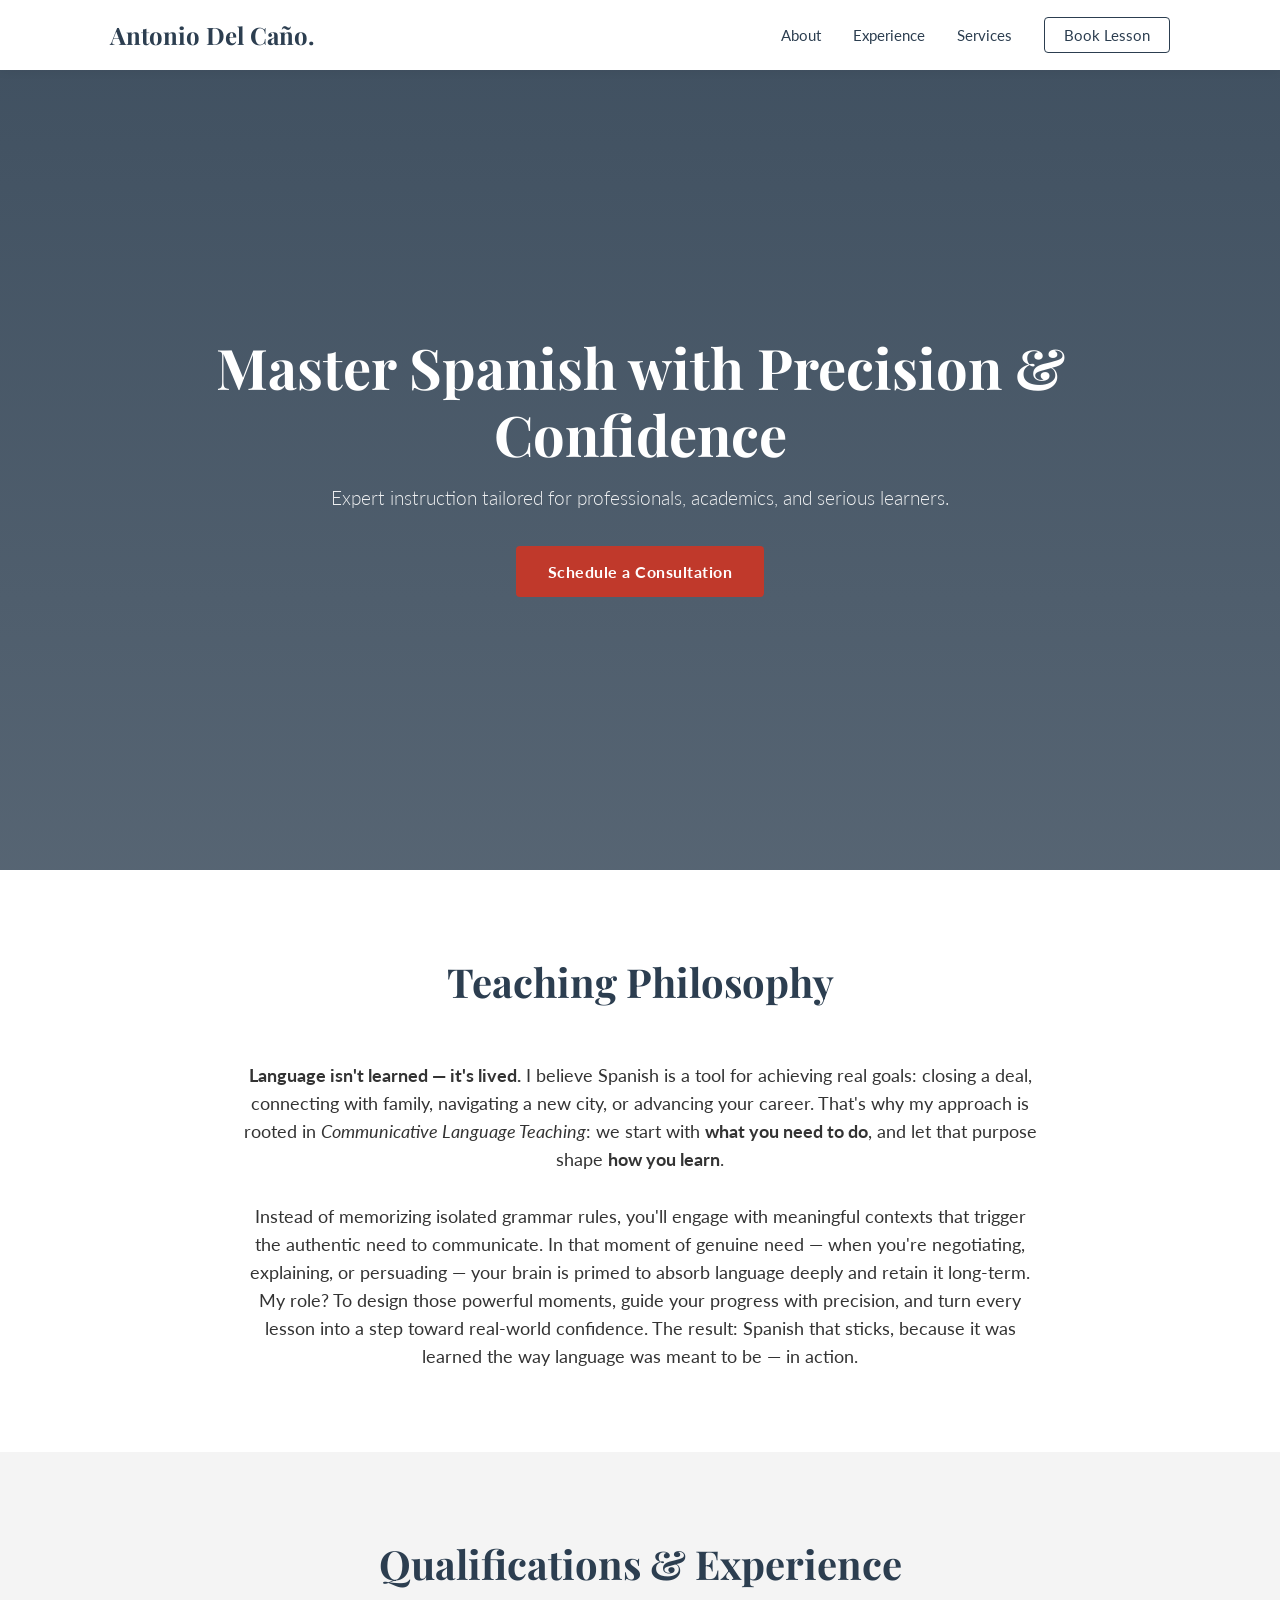
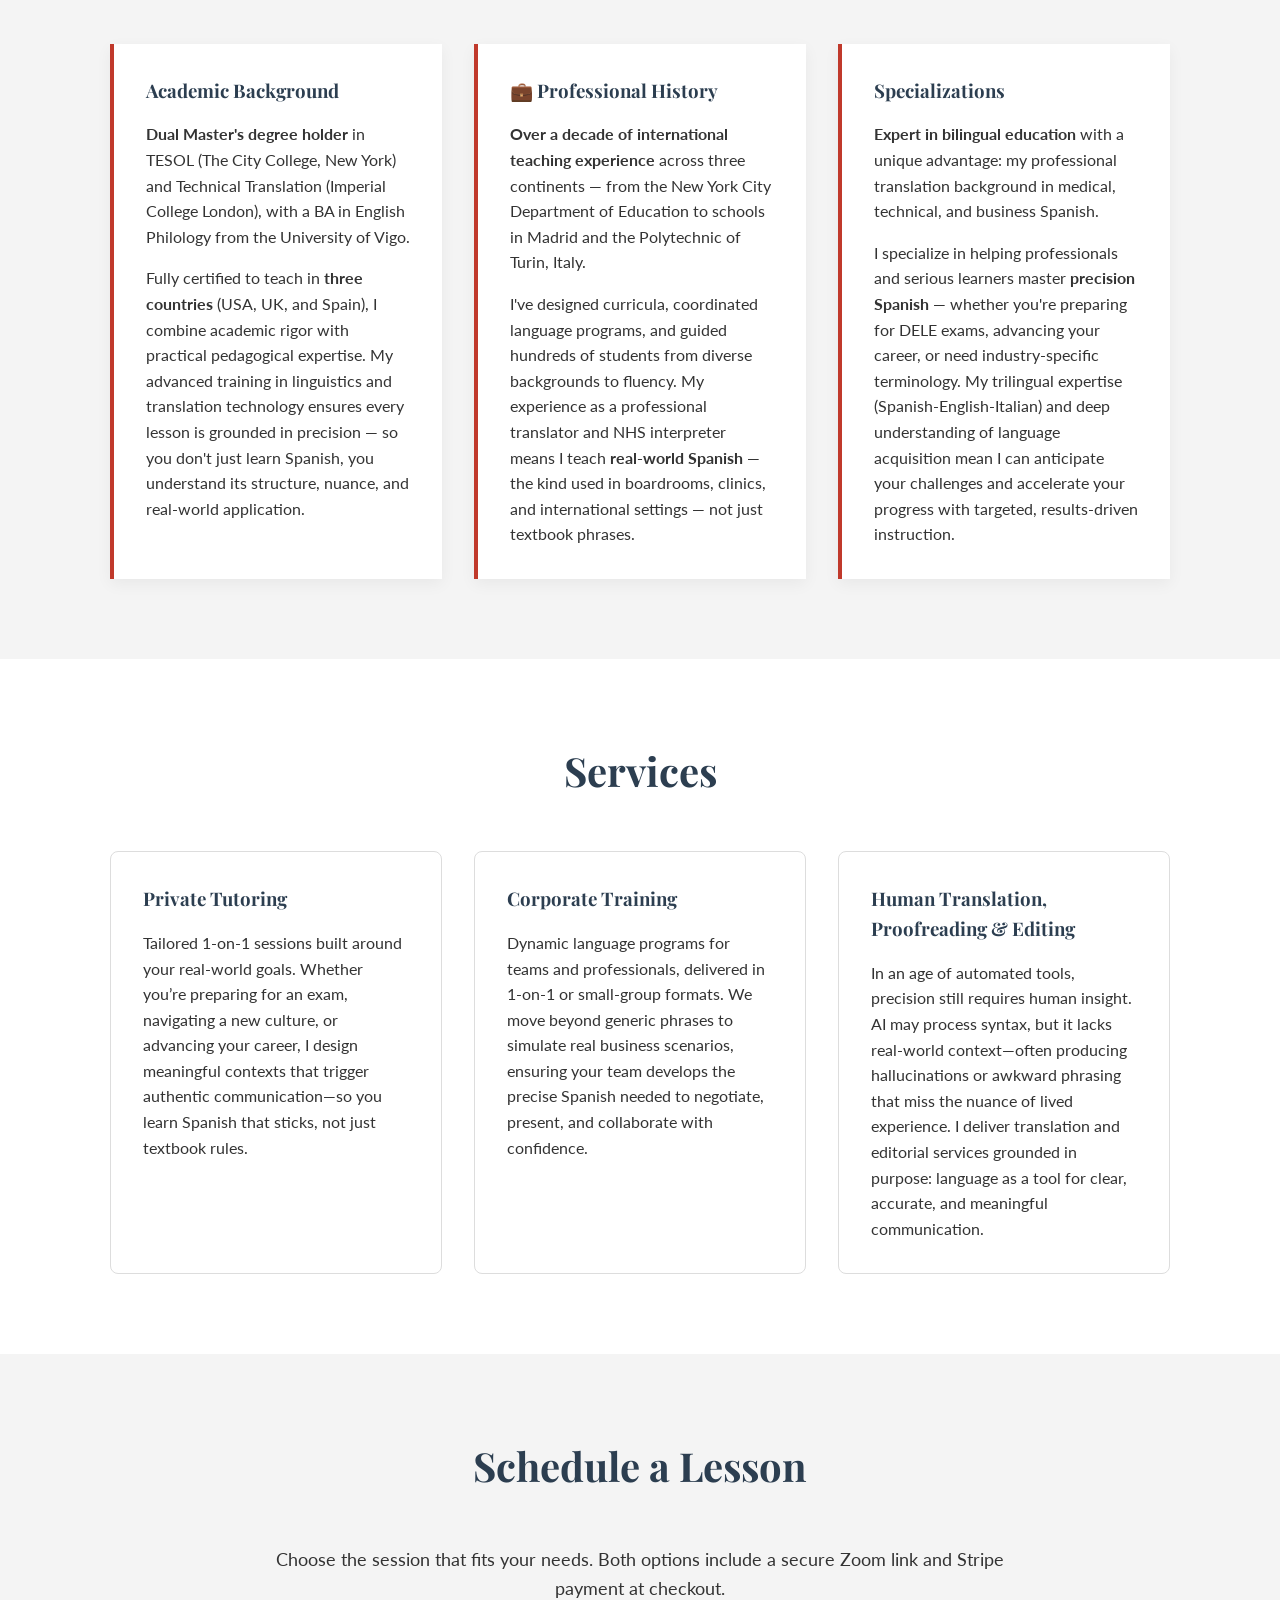
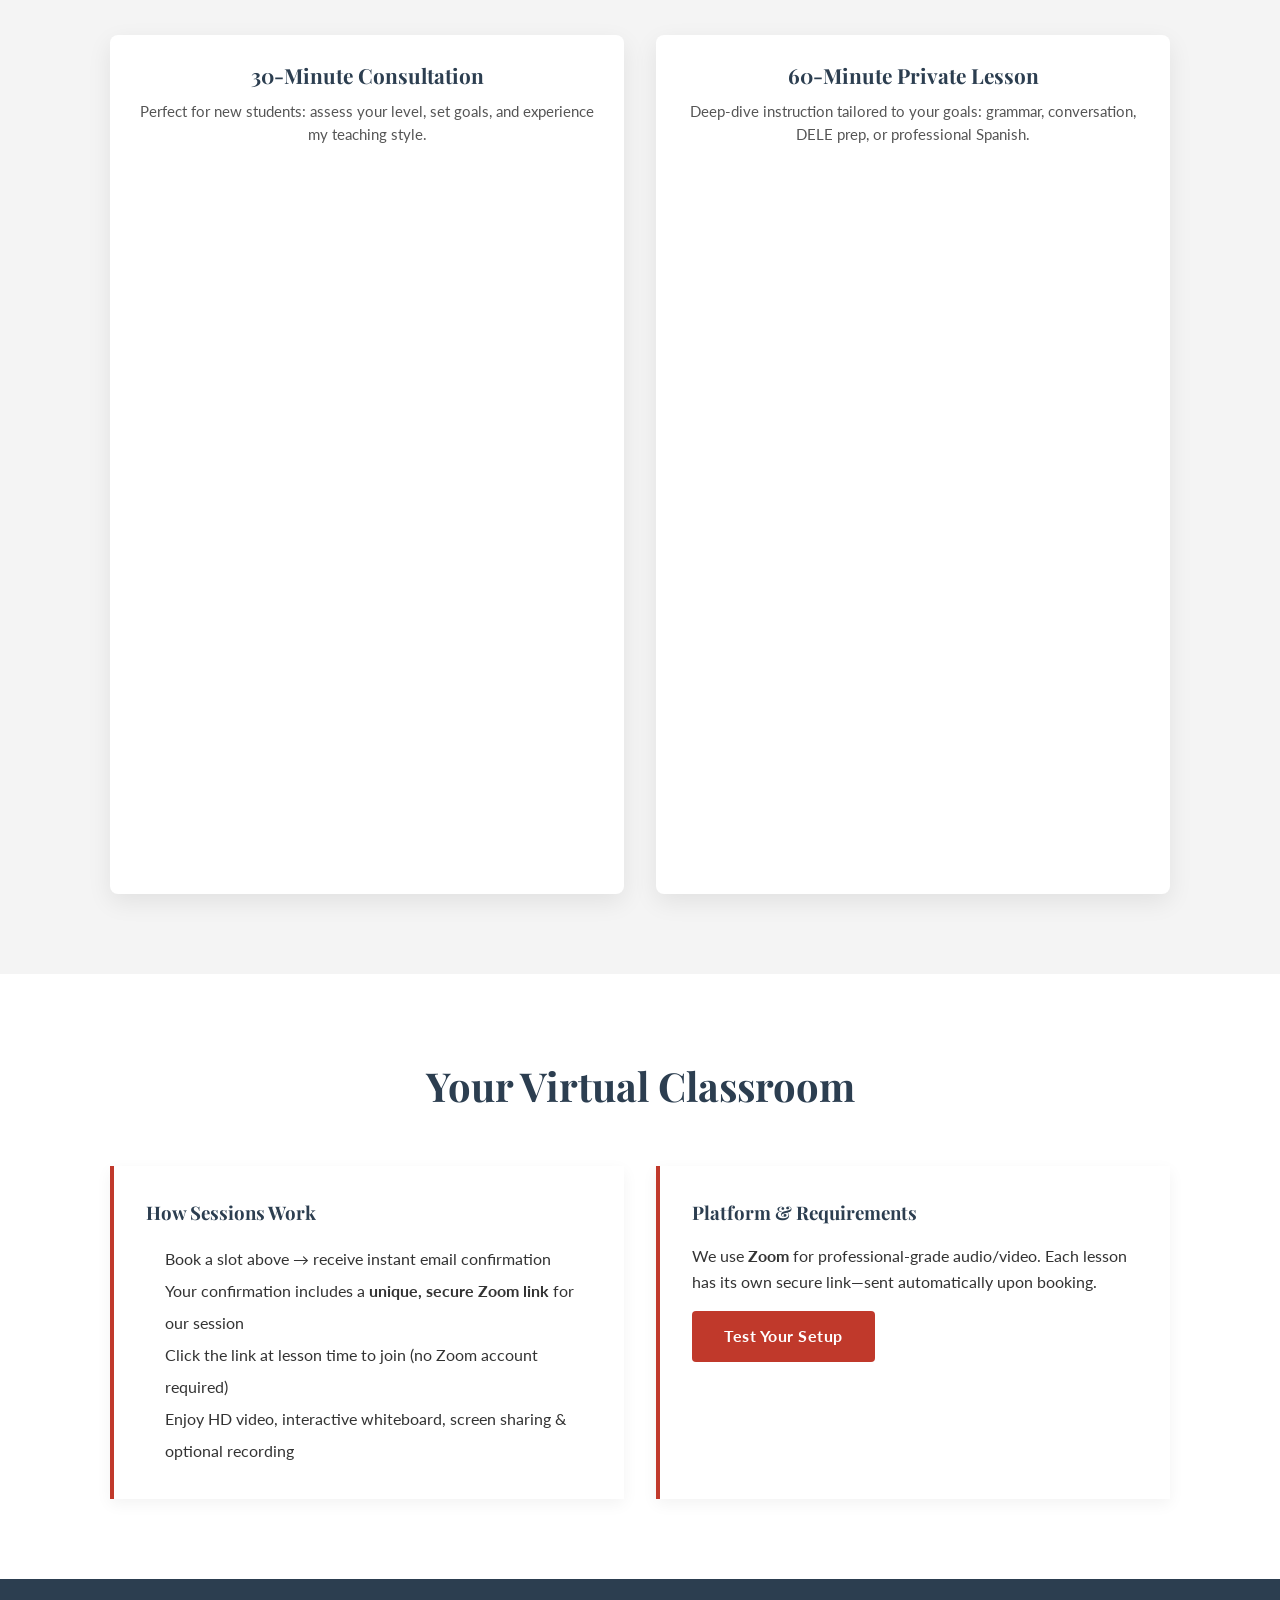
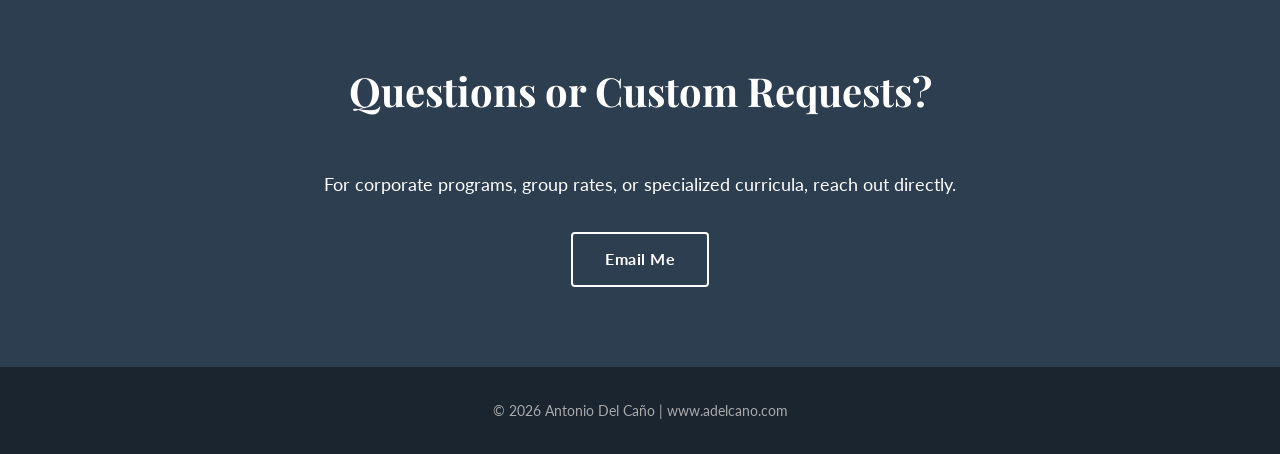
==== index.html @ 9d2069bf "Add files via upload" ====
<!DOCTYPE html>
<html lang="en">
<head>
    <meta charset="UTF-8">
    <meta name="viewport" content="width=device-width, initial-scale=1.0">
    <title>Antonio Del Caño | Expert Spanish Instructor & Virtual Classroom</title>
    
    <!-- SEO & Social Meta Tags -->
    <meta name="description" content="Professional Spanish instruction by a certified expert. Private tutoring, corporate training, and tailored curricula with secure virtual classroom sessions. Book your lesson today.">
    <meta name="keywords" content="Spanish tutor, online Spanish lessons, DELE preparation, business Spanish, virtual classroom, Spanish teacher, language coach">
    <meta name="author" content="Antonio Del Caño">
    <link rel="canonical" href="https://www.adelcano.com">
    
    <!-- Open Graph / Social Sharing -->
    <meta property="og:title" content="Antonio Del Caño | Expert Spanish Instructor">
    <meta property="og:description" content="Master Spanish with precision. Professional online instruction for serious learners and professionals.">
    <meta property="og:type" content="website">
    <meta property="og:url" content="https://www.adelcano.com">
    <meta property="og:image" content="https://www.adelcano.com/og-image.jpg">
    <meta name="twitter:card" content="summary_large_image">
    
    <!-- Fonts & Stylesheet -->
    <link rel="stylesheet" href="style.css">
    <link rel="preconnect" href="https://fonts.googleapis.com">
    <link rel="preconnect" href="https://fonts.gstatic.com" crossorigin>
    <link href="https://fonts.googleapis.com/css2?family=Lato:wght@300;400;700&family=Playfair+Display:wght@400;700&display=swap" rel="stylesheet">
</head>
<body>

    <!-- Navigation -->
    <nav class="navbar">
        <div class="container nav-container">
            <a href="#" class="logo">Antonio Del Caño.</a>
            <ul class="nav-links">
                <li><a href="#about">About</a></li>
                <li><a href="#experience">Experience</a></li>
                <li><a href="#services">Services</a></li>
                <li><a href="#booking" class="btn-nav">Book Lesson</a></li>
            </ul>
        </div>
    </nav>

    <!-- Hero Section -->
    <header class="hero">
        <div class="container hero-content">
            <h1>Master Spanish with Precision & Confidence</h1>
            <p class="subtitle">Expert instruction tailored for professionals, academics, and serious learners.</p>
            <a href="#booking" class="btn-primary">Schedule a Consultation</a>
        </div>
    </header>

    <!-- About / Philosophy -->
    <section id="about" class="section">
        <div class="container">
            <h2 class="section-title">Teaching Philosophy</h2>
            <div class="content-block">
                <p class="editable-text" data-field="philosophy"><strong>Language isn't learned — it's lived.</strong> I believe Spanish is a tool for achieving real goals: closing a deal, connecting with family, navigating a new city, or advancing your career. That's why my approach is rooted in <em>Communicative Language Teaching</em>: we start with <strong>what you need to do</strong>, and let that purpose shape <strong>how you learn</strong>.<br><br>Instead of memorizing isolated grammar rules, you'll engage with meaningful contexts that trigger the authentic need to communicate. In that moment of genuine need — when you're negotiating, explaining, or persuading — your brain is primed to absorb language deeply and retain it long-term. My role? To design those powerful moments, guide your progress with precision, and turn every lesson into a step toward real-world confidence. The result: Spanish that sticks, because it was learned the way language was meant to be — in action.</p>
            </div>
        </div>
    </section>

    <!-- Experience / Credentials -->
    <section id="experience" class="section bg-light">
        <div class="container">
            <h2 class="section-title">Qualifications & Experience</h2>
            <div class="grid-3">
                <div class="card">
                    <h3> Academic Background</h3>
                    <p><strong>Dual Master's degree holder</strong> in TESOL (The City College, New York) and Technical Translation (Imperial College London), with a BA in English Philology from the University of Vigo.</p>
                    <p style="margin-top: 1rem;">Fully certified to teach in <strong>three countries</strong> (USA, UK, and Spain), I combine academic rigor with practical pedagogical expertise. My advanced training in linguistics and translation technology ensures every lesson is grounded in precision — so you don't just learn Spanish, you understand its structure, nuance, and real-world application.</p>
                </div>
                <div class="card">
                    <h3>💼 Professional History</h3>
                    <p><strong>Over a decade of international teaching experience</strong> across three continents — from the New York City Department of Education to schools in Madrid and the Polytechnic of Turin, Italy.</p>
                    <p style="margin-top: 1rem;">I've designed curricula, coordinated language programs, and guided hundreds of students from diverse backgrounds to fluency. My experience as a professional translator and NHS interpreter means I teach <strong>real-world Spanish</strong> — the kind used in boardrooms, clinics, and international settings — not just textbook phrases.</p>
                </div>
                <div class="card">
                    <h3> Specializations</h3>
                    <p><strong>Expert in bilingual education</strong> with a unique advantage: my professional translation background in medical, technical, and business Spanish.</p>
                    <p style="margin-top: 1rem;">I specialize in helping professionals and serious learners master <strong>precision Spanish</strong> — whether you're preparing for DELE exams, advancing your career, or need industry-specific terminology. My trilingual expertise (Spanish-English-Italian) and deep understanding of language acquisition mean I can anticipate your challenges and accelerate your progress with targeted, results-driven instruction.</p>
                </div>
            </div>
        </div>
    </section>

    <!-- Services (UPDATED) -->
    <section id="services" class="section">
        <div class="container">
            <h2 class="section-title">Services</h2>
            <div class="grid-3">
                <div class="service-item">
                    <h3>Private Tutoring</h3>
                    <p>Tailored 1-on-1 sessions built around your real-world goals. Whether you’re preparing for an exam, navigating a new culture, or advancing your career, I design meaningful contexts that trigger authentic communication—so you learn Spanish that sticks, not just textbook rules.</p>
                </div>
                <div class="service-item">
                    <h3>Corporate Training</h3>
                    <p>Dynamic language programs for teams and professionals, delivered in 1-on-1 or small-group formats. We move beyond generic phrases to simulate real business scenarios, ensuring your team develops the precise Spanish needed to negotiate, present, and collaborate with confidence.</p>
                </div>
                <div class="service-item">
                    <h3>Human Translation, Proofreading & Editing</h3>
                    <p>In an age of automated tools, precision still requires human insight. AI may process syntax, but it lacks real-world context—often producing hallucinations or awkward phrasing that miss the nuance of lived experience. I deliver translation and editorial services grounded in purpose: language as a tool for clear, accurate, and meaningful communication.</p>
                </div>
            </div>
        </div>
    </section>

    <!-- Booking / Calendar -->
    <section id="booking" class="section bg-light">
        <div class="container">
            <h2 class="section-title">Schedule a Lesson</h2>
            <p class="content-block">Choose the session that fits your needs. Both options include a secure Zoom link and Stripe payment at checkout.</p>
            
            <div class="booking-grid">
                <!-- 30-Minute Consultation -->
                <div class="booking-card">
                    <h3>30-Minute Consultation</h3>
                    <p>Perfect for new students: assess your level, set goals, and experience my teaching style.</p>
                    <div class="calendly-embed">
                        <div class="calendly-inline-widget" data-url="https://calendly.com/delcanoanto/30-minute-consultation" style="min-width:320px;height:700px;"></div>
                    </div>
                </div>
                
                <!-- 60-Minute Private Lesson -->
                <div class="booking-card">
                    <h3>60-Minute Private Lesson</h3>
                    <p>Deep-dive instruction tailored to your goals: grammar, conversation, DELE prep, or professional Spanish.</p>
                    <div class="calendly-embed">
                        <div class="calendly-inline-widget" data-url="https://calendly.com/delcanoanto/30min" style="min-width:320px;height:700px;"></div>
                    </div>
                </div>
            </div>
        </div>
    </section>

    <!-- Virtual Classroom -->
    <section id="virtual-classroom" class="section">
        <div class="container">
            <h2 class="section-title">Your Virtual Classroom</h2>
            <div class="grid-2">
                <div class="card">
                    <h3>How Sessions Work</h3>
                    <ul style="padding-left: 1.2rem; line-height: 2;">
                        <li>Book a slot above → receive instant email confirmation</li>
                        <li>Your confirmation includes a <strong>unique, secure Zoom link</strong> for our session</li>
                        <li>Click the link at lesson time to join (no Zoom account required)</li>
                        <li>Enjoy HD video, interactive whiteboard, screen sharing & optional recording</li>
                    </ul>
                </div>
                <div class="card">
                    <h3>Platform & Requirements</h3>
                    <p>We use <strong>Zoom</strong> for professional-grade audio/video. Each lesson has its own secure link—sent automatically upon booking.</p>
                    <a href="https://zoom.us/test" target="_blank" class="btn-primary" style="margin-top: 1rem;">Test Your Setup</a>
                </div>
            </div>
        </div>
    </section>

    <!-- Contact -->
    <section id="contact" class="section bg-dark">
        <div class="container contact-container">
            <h2 class="section-title text-white">Questions or Custom Requests?</h2>
            <p class="text-white">For corporate programs, group rates, or specialized curricula, reach out directly.</p>
            <a href="mailto:delcanoanto@gmail.com" class="btn-primary btn-outline">Email Me</a>
        </div>
    </section>

    <!-- Footer -->
    <footer>
        <div class="container">
            <p>&copy; 2026 Antonio Del Caño | <a href="https://www.adelcano.com" style="color: #aaa; text-decoration: none;">www.adelcano.com</a></p>
        </div>
    </footer>

    <!-- Calendly Widget Script (loaded once for both embeds) -->
    <script type="text/javascript" src="https://assets.calendly.com/assets/external/widget.js" async></script>

</body>
</html>
---- style.css ----
/* ===== RESET & BASE STYLES ===== */
* { margin: 0; padding: 0; box-sizing: border-box; }

body {
    font-family: 'Lato', sans-serif;
    line-height: 1.6;
    color: #333;
    background: #fff;
}

h1, h2, h3, .logo {
    font-family: 'Playfair Display', serif;
}

a {
    text-decoration: none;
    color: inherit;
    transition: 0.3s ease;
}

ul { list-style: none; }

.container {
    max-width: 1100px;
    margin: 0 auto;
    padding: 0 20px;
}

/* ===== COLOR VARIABLES ===== */
:root {
    --primary: #2C3E50;    /* Deep Navy */
    --accent: #C0392B;     /* Terracotta Red */
    --light: #F4F4F4;      /* Light Gray */
    --dark: #1a252f;       /* Dark Navy */
    --white: #ffffff;
}

/* ===== NAVIGATION ===== */
.navbar {
    background: var(--white);
    box-shadow: 0 2px 10px rgba(0,0,0,0.05);
    position: fixed;
    width: 100%;
    top: 0;
    z-index: 1000;
    padding: 1rem 0;
}

.nav-container {
    display: flex;
    justify-content: space-between;
    align-items: center;
}

.logo {
    font-size: 1.5rem;
    font-weight: 700;
    color: var(--primary);
}

.nav-links {
    display: flex;
    gap: 2rem;
    align-items: center;
}

.nav-links a {
    font-weight: 400;
    color: var(--primary);
    font-size: 0.95rem;
}

.nav-links a:hover {
    color: var(--accent);
}

.btn-nav {
    border: 1px solid var(--primary);
    padding: 0.5rem 1.2rem;
    border-radius: 4px;
}

.btn-nav:hover {
    background: var(--primary);
    color: var(--white) !important;
}

/* ===== HERO SECTION ===== */
.hero {
    height: 90vh;
    background: linear-gradient(rgba(44,62,80,0.9), rgba(44,62,80,0.8)), 
                url('https://images.unsplash.com/photo-1548625361-ec8f3d8f8d6e?ixlib=rb-1.2.1&auto=format&fit=crop&w=1950&q=80');
    background-size: cover;
    background-position: center;
    display: flex;
    align-items: center;
    text-align: center;
    color: var(--white);
    margin-top: 60px;
}

.hero-content h1 {
    font-size: 3.5rem;
    margin-bottom: 1rem;
    line-height: 1.2;
}

.subtitle {
    font-size: 1.2rem;
    margin-bottom: 2rem;
    font-weight: 300;
    opacity: 0.9;
}

/* ===== BUTTONS ===== */
.btn-primary {
    display: inline-block;
    background: var(--accent);
    color: var(--white);
    padding: 0.8rem 2rem;
    border-radius: 4px;
    font-weight: 700;
    letter-spacing: 0.5px;
}

.btn-primary:hover {
    background: #a93226;
    transform: translateY(-2px);
}

.btn-outline {
    background: transparent;
    border: 2px solid var(--white);
}

.btn-outline:hover {
    background: var(--white);
    color: var(--primary);
}

/* ===== SECTIONS ===== */
.section {
    padding: 5rem 0;
}

.bg-light { background-color: var(--light); }
.bg-dark { 
    background-color: var(--primary); 
    color: var(--white); 
}

.section-title {
    text-align: center;
    font-size: 2.5rem;
    margin-bottom: 3rem;
    color: var(--primary);
}

.text-white { color: var(--white); }

.content-block {
    max-width: 800px;
    margin: 0 auto;
    text-align: center;
    font-size: 1.1rem;
}

/* ===== GRIDS ===== */
.grid-3 {
    display: grid;
    grid-template-columns: repeat(auto-fit, minmax(300px, 1fr));
    gap: 2rem;
}

.grid-2 {
    display: grid;
    grid-template-columns: repeat(auto-fit, minmax(400px, 1fr));
    gap: 2rem;
}

/* ===== CARDS ===== */
.card {
    background: var(--white);
    padding: 2rem;
    border-left: 4px solid var(--accent);
    box-shadow: 0 5px 15px rgba(0,0,0,0.05);
}

.card h3 {
    margin-bottom: 1rem;
    color: var(--primary);
}

.service-item {
    padding: 2rem;
    border: 1px solid #ddd;
    border-radius: 8px;
}

.service-item h3 {
    margin-bottom: 1rem;
    color: var(--primary);
}

/* ===== CONTACT SECTION ===== */
.contact-container {
    text-align: center;
}

.contact-container p {
    margin-bottom: 2rem;
    font-size: 1.1rem;
}

/* ===== FOOTER ===== */
footer {
    background: var(--dark);
    color: #aaa;
    text-align: center;
    padding: 2rem 0;
    font-size: 0.9rem;
}

/* ===== CALENDAR EMBED ===== */
.calendar-embed {
    min-height: 650px;
    background: #fff;
    border-radius: 8px;
    box-shadow: 0 8px 24px rgba(0,0,0,0.08);
    overflow: hidden;
    position: relative;
}

/* ===== BOOKING GRID (Dual Calendly) ===== */
.booking-grid {
    display: grid;
    grid-template-columns: repeat(auto-fit, minmax(320px, 1fr));
    gap: 2rem;
    margin-top: 2rem;
}

.booking-card {
    background: #fff;
    border-radius: 8px;
    box-shadow: 0 8px 24px rgba(0,0,0,0.08);
    overflow: hidden;
    padding: 1.5rem;
    display: flex;
    flex-direction: column;
}

.booking-card h3 {
    text-align: center;
    margin-bottom: 0.5rem;
    color: var(--primary);
    font-size: 1.3rem;
}

.booking-card p {
    text-align: center;
    margin-bottom: 1.5rem;
    color: #555;
    font-size: 0.95rem;
    line-height: 1.5;
}

.calendly-embed {
    flex: 1;
    min-height: 700px;
    position: relative;
    border-radius: 6px;
    overflow: hidden;
}

/* ===== RESPONSIVE DESIGN ===== */
@media (max-width: 768px) {
    .hero-content h1 {
        font-size: 2.5rem;
    }
    
    .nav-links {
        display: none; /* Simple hide for mobile; can add hamburger menu later */
    }
    
    .grid-2, 
    .grid-3,
    .booking-grid {
        grid-template-columns: 1fr;
    }
    
    .section {
        padding: 3rem 0;
    }
    
    .section-title {
        font-size: 2rem;
    }
}
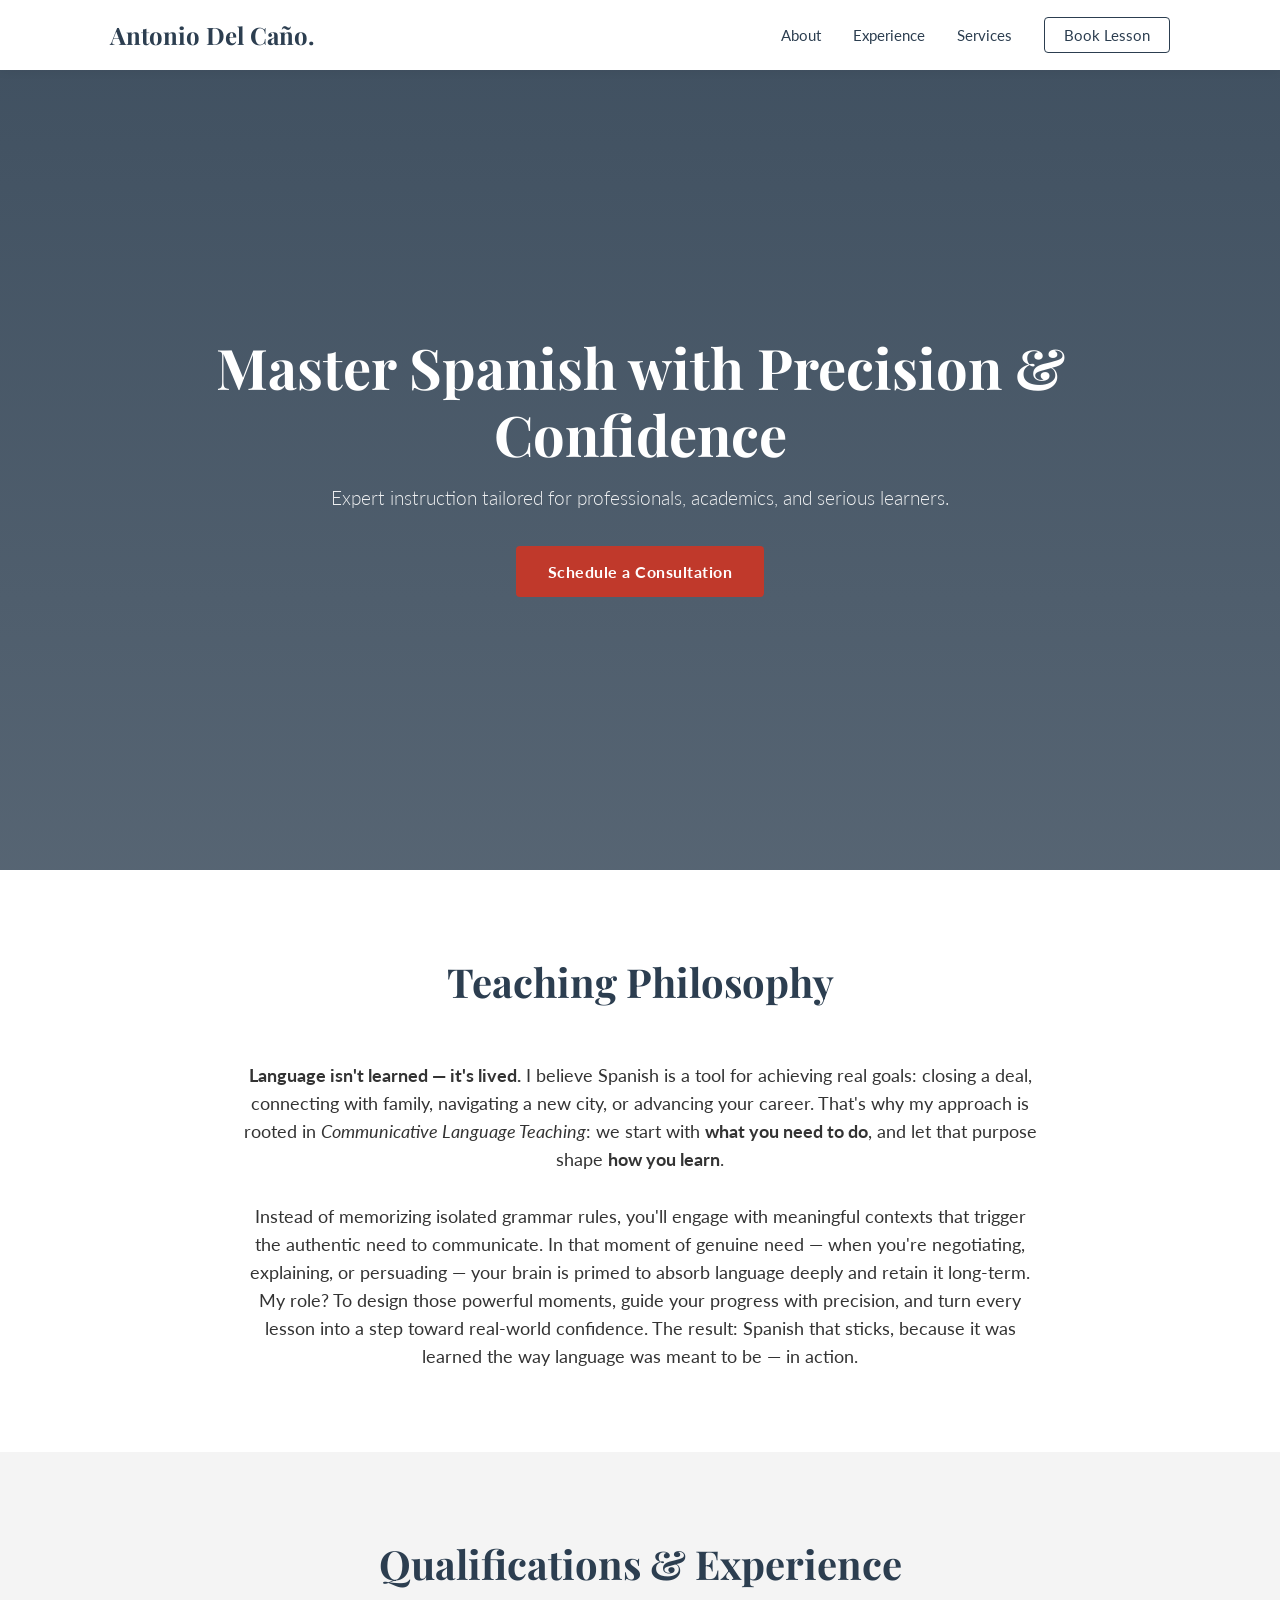
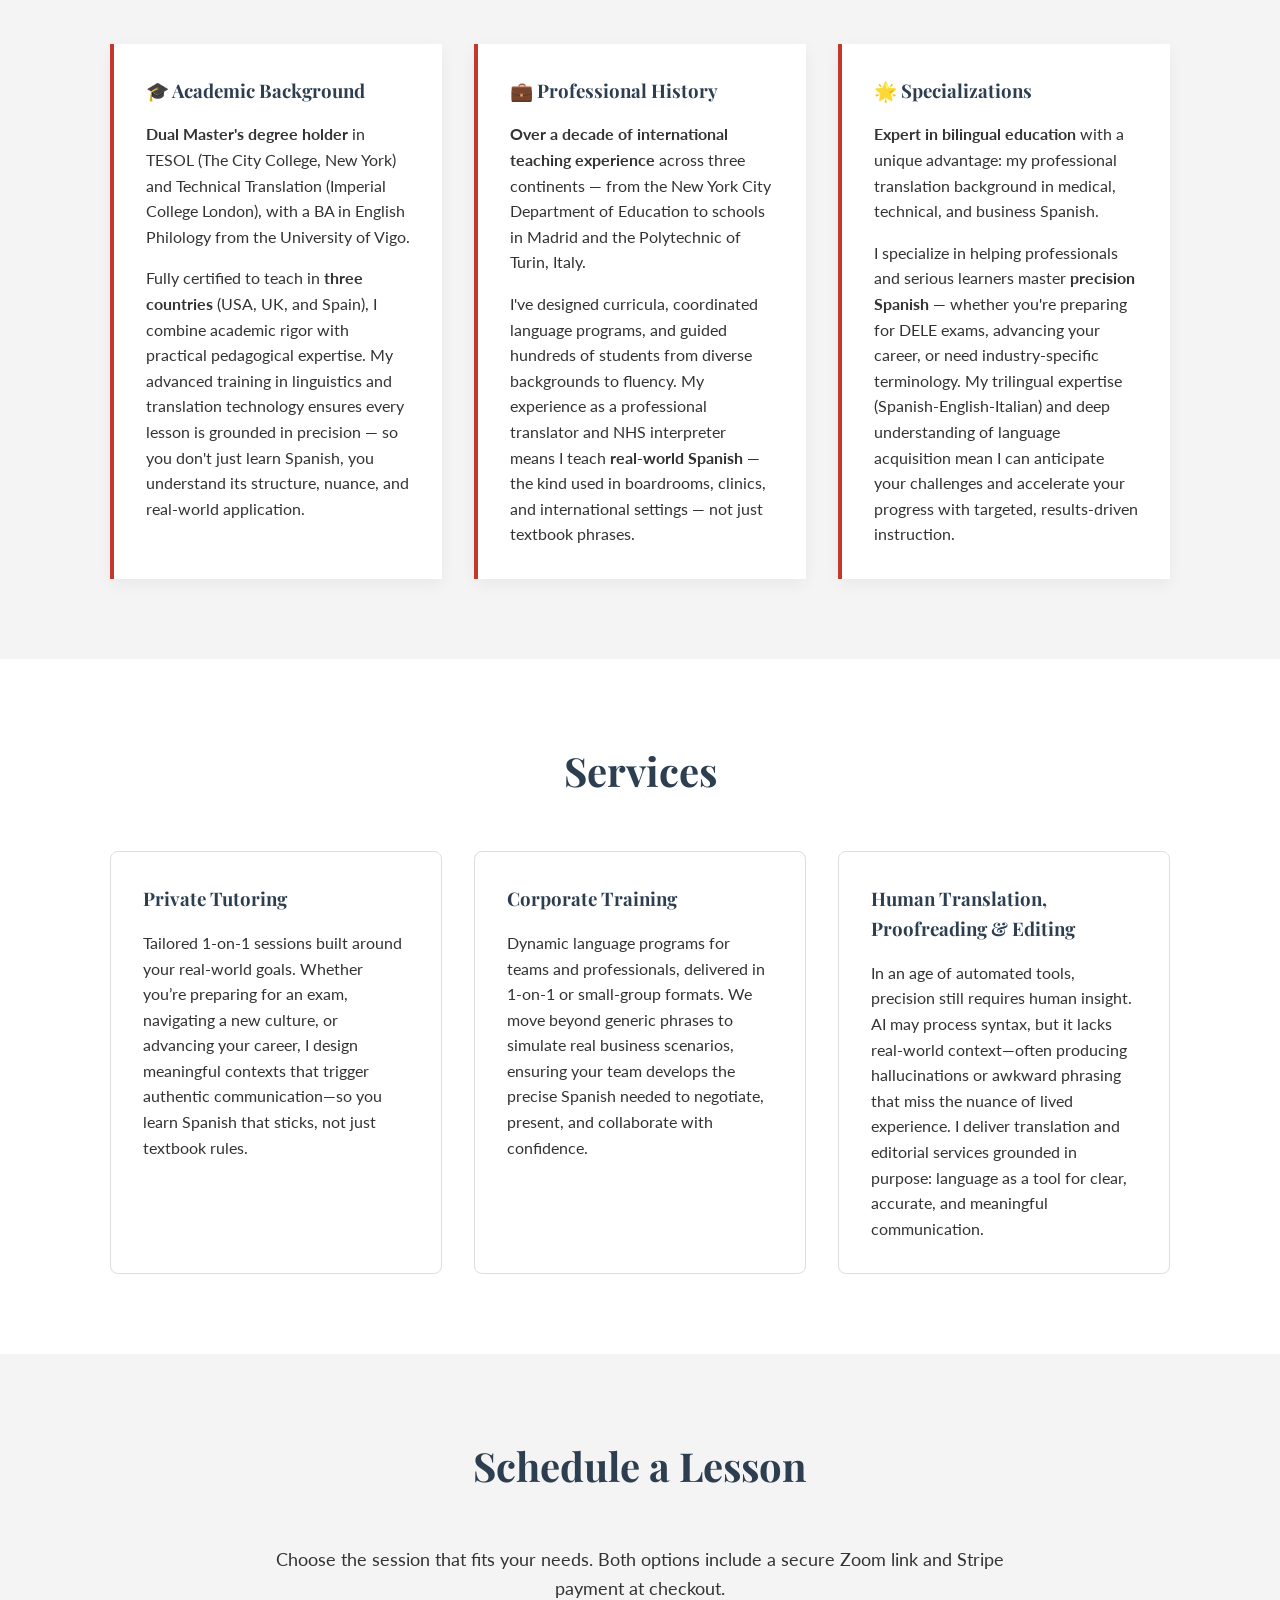
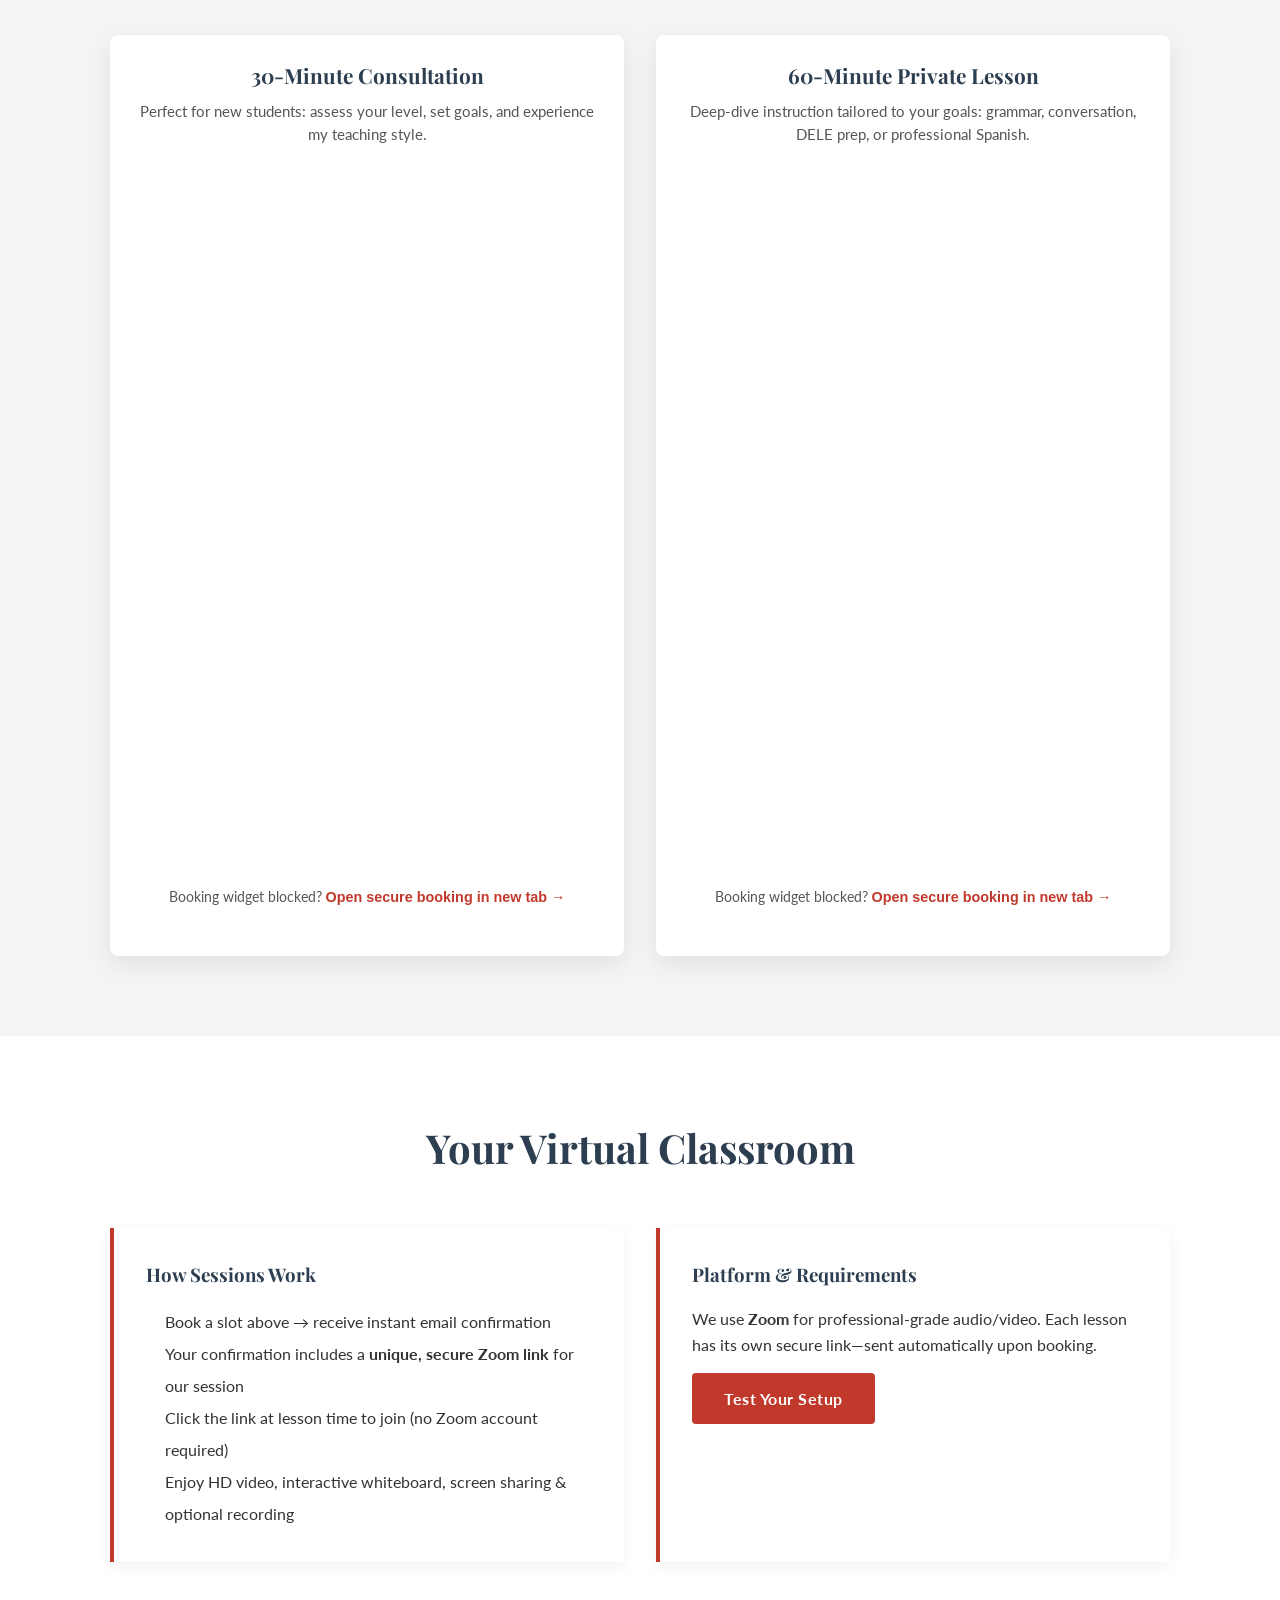
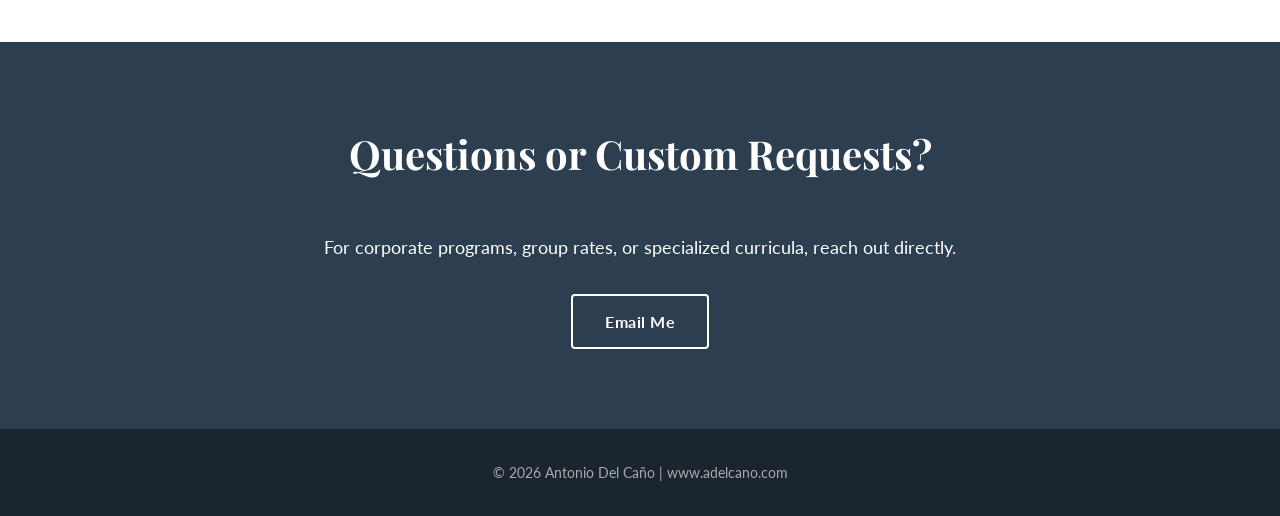
==== commit 71a20347: "Add files via upload add fallback booking links" ====
--- a/index.html
+++ b/index.html
@@ -65,7 +65,7 @@
             <h2 class="section-title">Qualifications & Experience</h2>
             <div class="grid-3">
                 <div class="card">
-                    <h3> Academic Background</h3>
+                    <h3>🎓 Academic Background</h3>
                     <p><strong>Dual Master's degree holder</strong> in TESOL (The City College, New York) and Technical Translation (Imperial College London), with a BA in English Philology from the University of Vigo.</p>
                     <p style="margin-top: 1rem;">Fully certified to teach in <strong>three countries</strong> (USA, UK, and Spain), I combine academic rigor with practical pedagogical expertise. My advanced training in linguistics and translation technology ensures every lesson is grounded in precision — so you don't just learn Spanish, you understand its structure, nuance, and real-world application.</p>
                 </div>
@@ -75,7 +75,7 @@
                     <p style="margin-top: 1rem;">I've designed curricula, coordinated language programs, and guided hundreds of students from diverse backgrounds to fluency. My experience as a professional translator and NHS interpreter means I teach <strong>real-world Spanish</strong> — the kind used in boardrooms, clinics, and international settings — not just textbook phrases.</p>
                 </div>
                 <div class="card">
-                    <h3> Specializations</h3>
+                    <h3>🌟 Specializations</h3>
                     <p><strong>Expert in bilingual education</strong> with a unique advantage: my professional translation background in medical, technical, and business Spanish.</p>
                     <p style="margin-top: 1rem;">I specialize in helping professionals and serious learners master <strong>precision Spanish</strong> — whether you're preparing for DELE exams, advancing your career, or need industry-specific terminology. My trilingual expertise (Spanish-English-Italian) and deep understanding of language acquisition mean I can anticipate your challenges and accelerate your progress with targeted, results-driven instruction.</p>
                 </div>
@@ -83,7 +83,7 @@
         </div>
     </section>
 
-    <!-- Services (UPDATED) -->
+    <!-- Services -->
     <section id="services" class="section">
         <div class="container">
             <h2 class="section-title">Services</h2>
@@ -104,7 +104,7 @@
         </div>
     </section>
 
-    <!-- Booking / Calendar -->
+    <!-- Booking / Calendar (UPDATED WITH FALLBACK LINKS) -->
     <section id="booking" class="section bg-light">
         <div class="container">
             <h2 class="section-title">Schedule a Lesson</h2>
@@ -118,6 +118,9 @@
                     <div class="calendly-embed">
                         <div class="calendly-inline-widget" data-url="https://calendly.com/delcanoanto/30-minute-consultation" style="min-width:320px;height:700px;"></div>
                     </div>
+                    <p style="text-align:center; margin-top:1rem; font-size:0.9rem; color:#555;">
+                        Booking widget blocked? <a href="https://calendly.com/delcanoanto/30-minute-consultation" target="_blank" style="color:#C0392B; font-weight:600;">Open secure booking in new tab →</a>
+                    </p>
                 </div>
                 
                 <!-- 60-Minute Private Lesson -->
@@ -127,6 +130,9 @@
                     <div class="calendly-embed">
                         <div class="calendly-inline-widget" data-url="https://calendly.com/delcanoanto/30min" style="min-width:320px;height:700px;"></div>
                     </div>
+                    <p style="text-align:center; margin-top:1rem; font-size:0.9rem; color:#555;">
+                        Booking widget blocked? <a href="https://calendly.com/delcanoanto/30min" target="_blank" style="color:#C0392B; font-weight:600;">Open secure booking in new tab →</a>
+                    </p>
                 </div>
             </div>
         </div>
